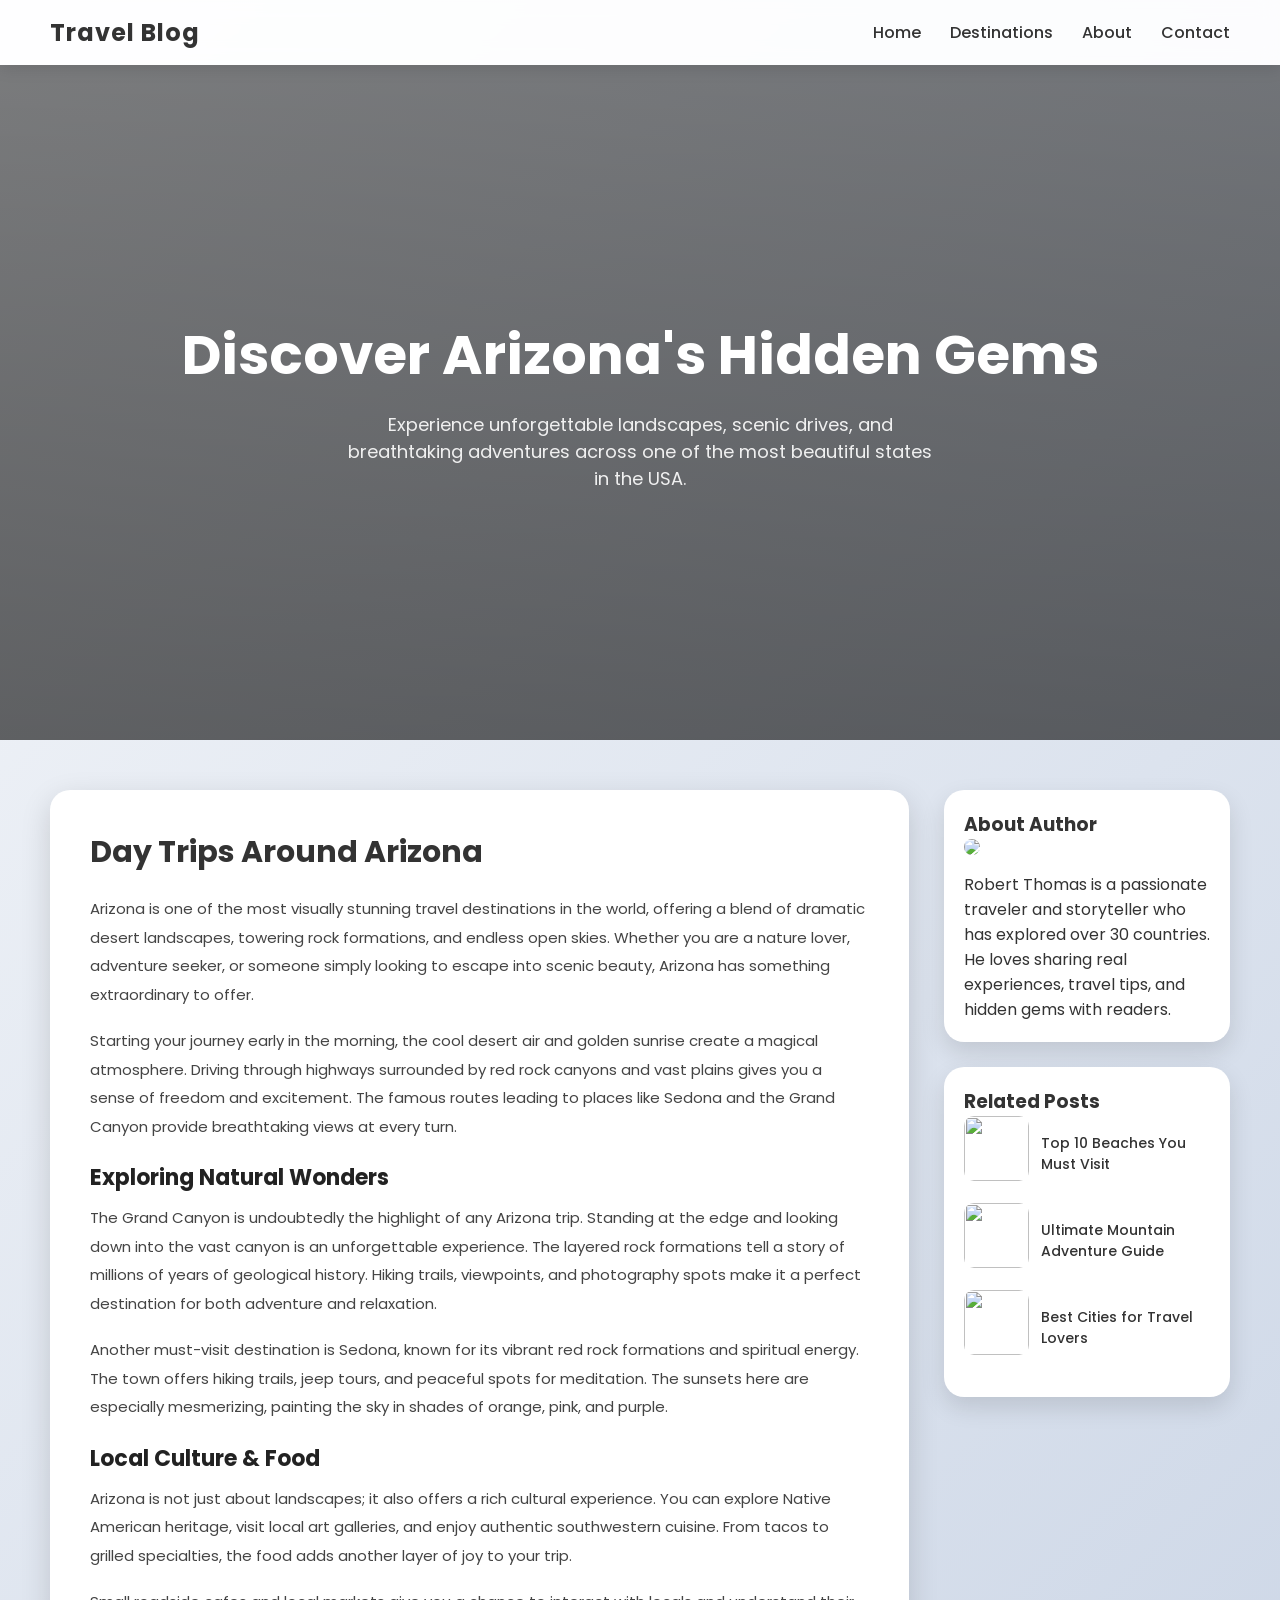
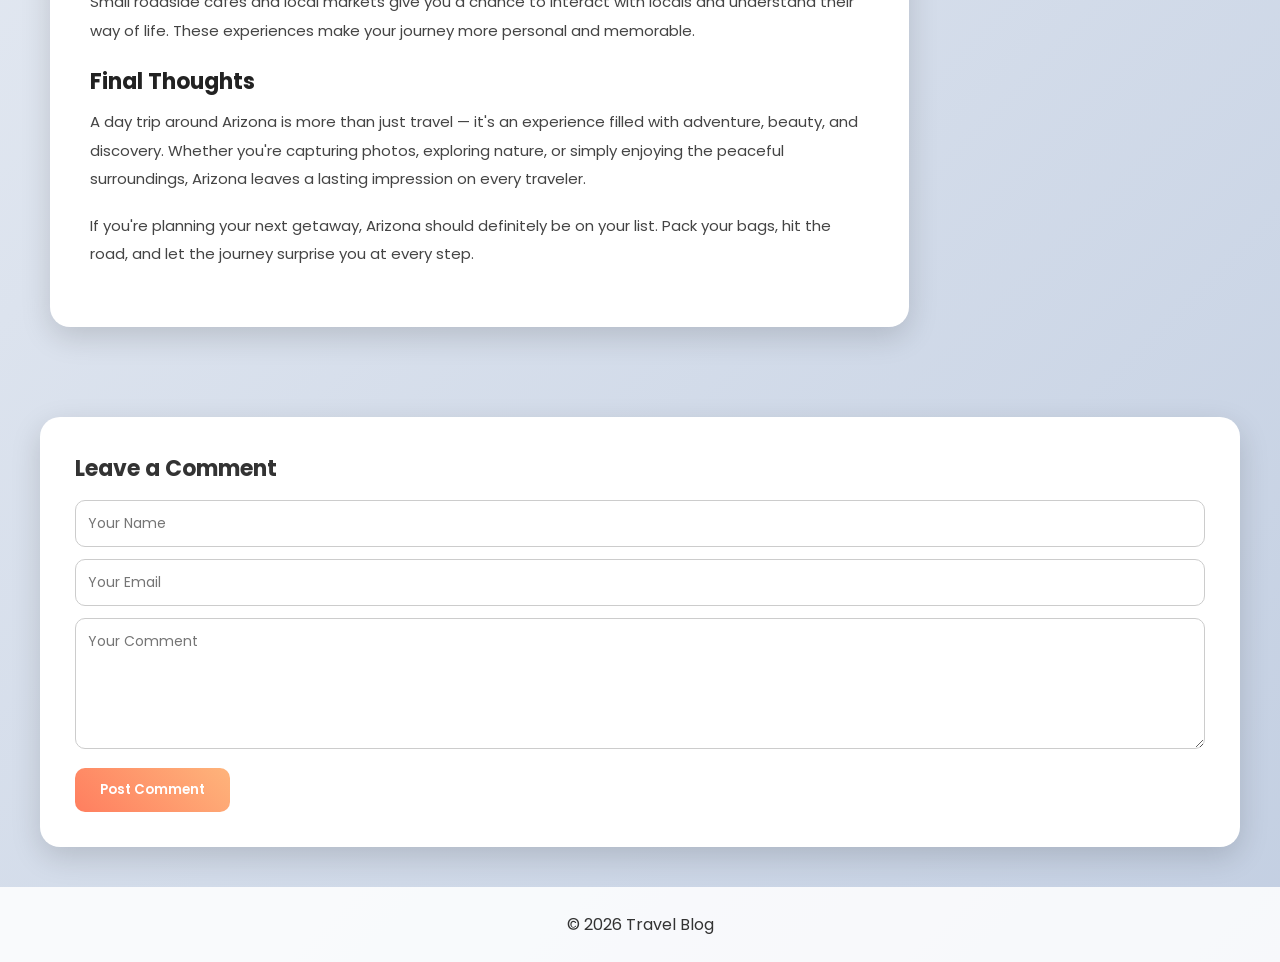
==== exp1.html @ 1d218c39 "Added travel blog exp1.html" ====
<!DOCTYPE html>
<html lang="en">
<head>
<meta charset="UTF-8">
<meta name="viewport" content="width=device-width, initial-scale=1.0">
<title>Travel Blog</title>
<link href="https://fonts.googleapis.com/css2?family=Poppins:wght@300;400;600;700&display=swap" rel="stylesheet">
<style>
*{margin:0;padding:0;box-sizing:border-box;font-family:'Poppins', sans-serif;}
body{background:linear-gradient(135deg,#f5f7fa,#c3cfe2);color:#333;}
header{background:#ffffffdd;backdrop-filter:blur(10px);padding:15px 50px;display:flex;justify-content:space-between;align-items:center;position:sticky;top:0;z-index:100;box-shadow:0 4px 15px rgba(0,0,0,0.1);}
header h1{font-size:24px;font-weight:700;letter-spacing:1px;}
nav a{margin-left:25px;text-decoration:none;color:#333;font-weight:500;transition:0.3s;}
nav a:hover{color:#ff7e5f;}

.hero{height:75vh;background:linear-gradient(rgba(0,0,0,0.5),rgba(0,0,0,0.6)),url('https://images.unsplash.com/photo-1501785888041-af3ef285b470') center/cover no-repeat;display:flex;flex-direction:column;align-items:center;justify-content:center;color:#fff;text-align:center;}
.hero h2{font-size:55px;font-weight:700;margin-bottom:15px;}
.hero p{font-size:18px;max-width:600px;opacity:0.9;}

.container{display:grid;grid-template-columns:3fr 1fr;gap:35px;padding:50px;}
.article{background:#fff;padding:40px;border-radius:20px;box-shadow:0 10px 30px rgba(0,0,0,0.15);}
.article h2{font-size:30px;margin-bottom:20px;}
.article p{line-height:1.9;margin-bottom:18px;font-size:15px;color:#444;}
.article h3{margin:20px 0 10px;font-size:22px;color:#222;}

.sidebar{display:flex;flex-direction:column;gap:25px;}
.card{background:#fff;padding:20px;border-radius:20px;box-shadow:0 10px 25px rgba(0,0,0,0.12);transition:0.3s;}
.card:hover{transform:translateY(-5px);}
.card img{width:100%;border-radius:12px;margin-bottom:10px;}
.related-post{display:flex;gap:12px;margin-bottom:12px;align-items:center;}
.related-post img{width:65px;height:65px;border-radius:10px;object-fit:cover;}
.related-post p{font-size:14px;font-weight:500;}

.comments{margin:40px;background:#fff;padding:35px;border-radius:20px;box-shadow:0 10px 30px rgba(0,0,0,0.15);}
.comments h3{margin-bottom:15px;font-size:22px;}
.comments input,.comments textarea{width:100%;padding:12px;margin-bottom:12px;border-radius:10px;border:1px solid #ccc;font-size:14px;}
.comments button{padding:12px 25px;border:none;background:linear-gradient(45deg,#ff7e5f,#feb47b);color:#fff;border-radius:10px;cursor:pointer;font-weight:600;transition:0.3s;}
.comments button:hover{transform:scale(1.05);}

footer{text-align:center;padding:25px;margin-top:20px;background:#ffffffdd;}

@media(max-width:900px){.container{grid-template-columns:1fr;padding:20px;} .hero h2{font-size:35px;}}
</style>
</head>
<body>

<header>
<h1>Travel Blog</h1>
<nav>
<a href="#">Home</a>
<a href="#">Destinations</a>
<a href="#">About</a>
<a href="#">Contact</a>
</nav>
</header>

<section class="hero">
<h2>Discover Arizona's Hidden Gems</h2>
<p>Experience unforgettable landscapes, scenic drives, and breathtaking adventures across one of the most beautiful states in the USA.</p>
</section>

<div class="container">
<div class="article">
<h2>Day Trips Around Arizona</h2>

<p>Arizona is one of the most visually stunning travel destinations in the world, offering a blend of dramatic desert landscapes, towering rock formations, and endless open skies. Whether you are a nature lover, adventure seeker, or someone simply looking to escape into scenic beauty, Arizona has something extraordinary to offer.</p>

<p>Starting your journey early in the morning, the cool desert air and golden sunrise create a magical atmosphere. Driving through highways surrounded by red rock canyons and vast plains gives you a sense of freedom and excitement. The famous routes leading to places like Sedona and the Grand Canyon provide breathtaking views at every turn.</p>

<h3>Exploring Natural Wonders</h3>
<p>The Grand Canyon is undoubtedly the highlight of any Arizona trip. Standing at the edge and looking down into the vast canyon is an unforgettable experience. The layered rock formations tell a story of millions of years of geological history. Hiking trails, viewpoints, and photography spots make it a perfect destination for both adventure and relaxation.</p>

<p>Another must-visit destination is Sedona, known for its vibrant red rock formations and spiritual energy. The town offers hiking trails, jeep tours, and peaceful spots for meditation. The sunsets here are especially mesmerizing, painting the sky in shades of orange, pink, and purple.</p>

<h3>Local Culture & Food</h3>
<p>Arizona is not just about landscapes; it also offers a rich cultural experience. You can explore Native American heritage, visit local art galleries, and enjoy authentic southwestern cuisine. From tacos to grilled specialties, the food adds another layer of joy to your trip.</p>

<p>Small roadside cafes and local markets give you a chance to interact with locals and understand their way of life. These experiences make your journey more personal and memorable.</p>

<h3>Final Thoughts</h3>
<p>A day trip around Arizona is more than just travel — it's an experience filled with adventure, beauty, and discovery. Whether you're capturing photos, exploring nature, or simply enjoying the peaceful surroundings, Arizona leaves a lasting impression on every traveler.</p>

<p>If you're planning your next getaway, Arizona should definitely be on your list. Pack your bags, hit the road, and let the journey surprise you at every step.</p>
</div>

<div class="sidebar">
<div class="card">
<h3>About Author</h3>
<img src="https://images.unsplash.com/photo-1500648767791-00dcc994a43e">
<p>Robert Thomas is a passionate traveler and storyteller who has explored over 30 countries. He loves sharing real experiences, travel tips, and hidden gems with readers.</p>
</div>

<div class="card">
<h3>Related Posts</h3>
<div class="related-post">
<img src="https://images.unsplash.com/photo-1507525428034-b723cf961d3e">
<p>Top 10 Beaches You Must Visit</p>
</div>
<div class="related-post">
<img src="https://images.unsplash.com/photo-1467269204594-9661b134dd2b">
<p>Ultimate Mountain Adventure Guide</p>
</div>
<div class="related-post">
<img src="https://images.unsplash.com/photo-1491553895911-0055eca6402d">
<p>Best Cities for Travel Lovers</p>
</div>
</div>
</div>
</div>

<div class="comments">
<h3>Leave a Comment</h3>
<input type="text" placeholder="Your Name">
<input type="email" placeholder="Your Email">
<textarea rows="5" placeholder="Your Comment"></textarea>
<button onclick="addComment()">Post Comment</button>
<div id="commentList"></div>
</div>

<footer>
<p>© 2026 Travel Blog </p>
</footer>

<script>
function addComment(){
 let name=document.querySelector('input[type="text"]').value;
 let comment=document.querySelector('textarea').value;
 if(name && comment){
  let div=document.createElement('div');
  div.style.marginTop='10px';
  div.innerHTML='<b>'+name+':</b> '+comment;
  document.getElementById('commentList').appendChild(div);
 }
}
</script>

</body>
</html>
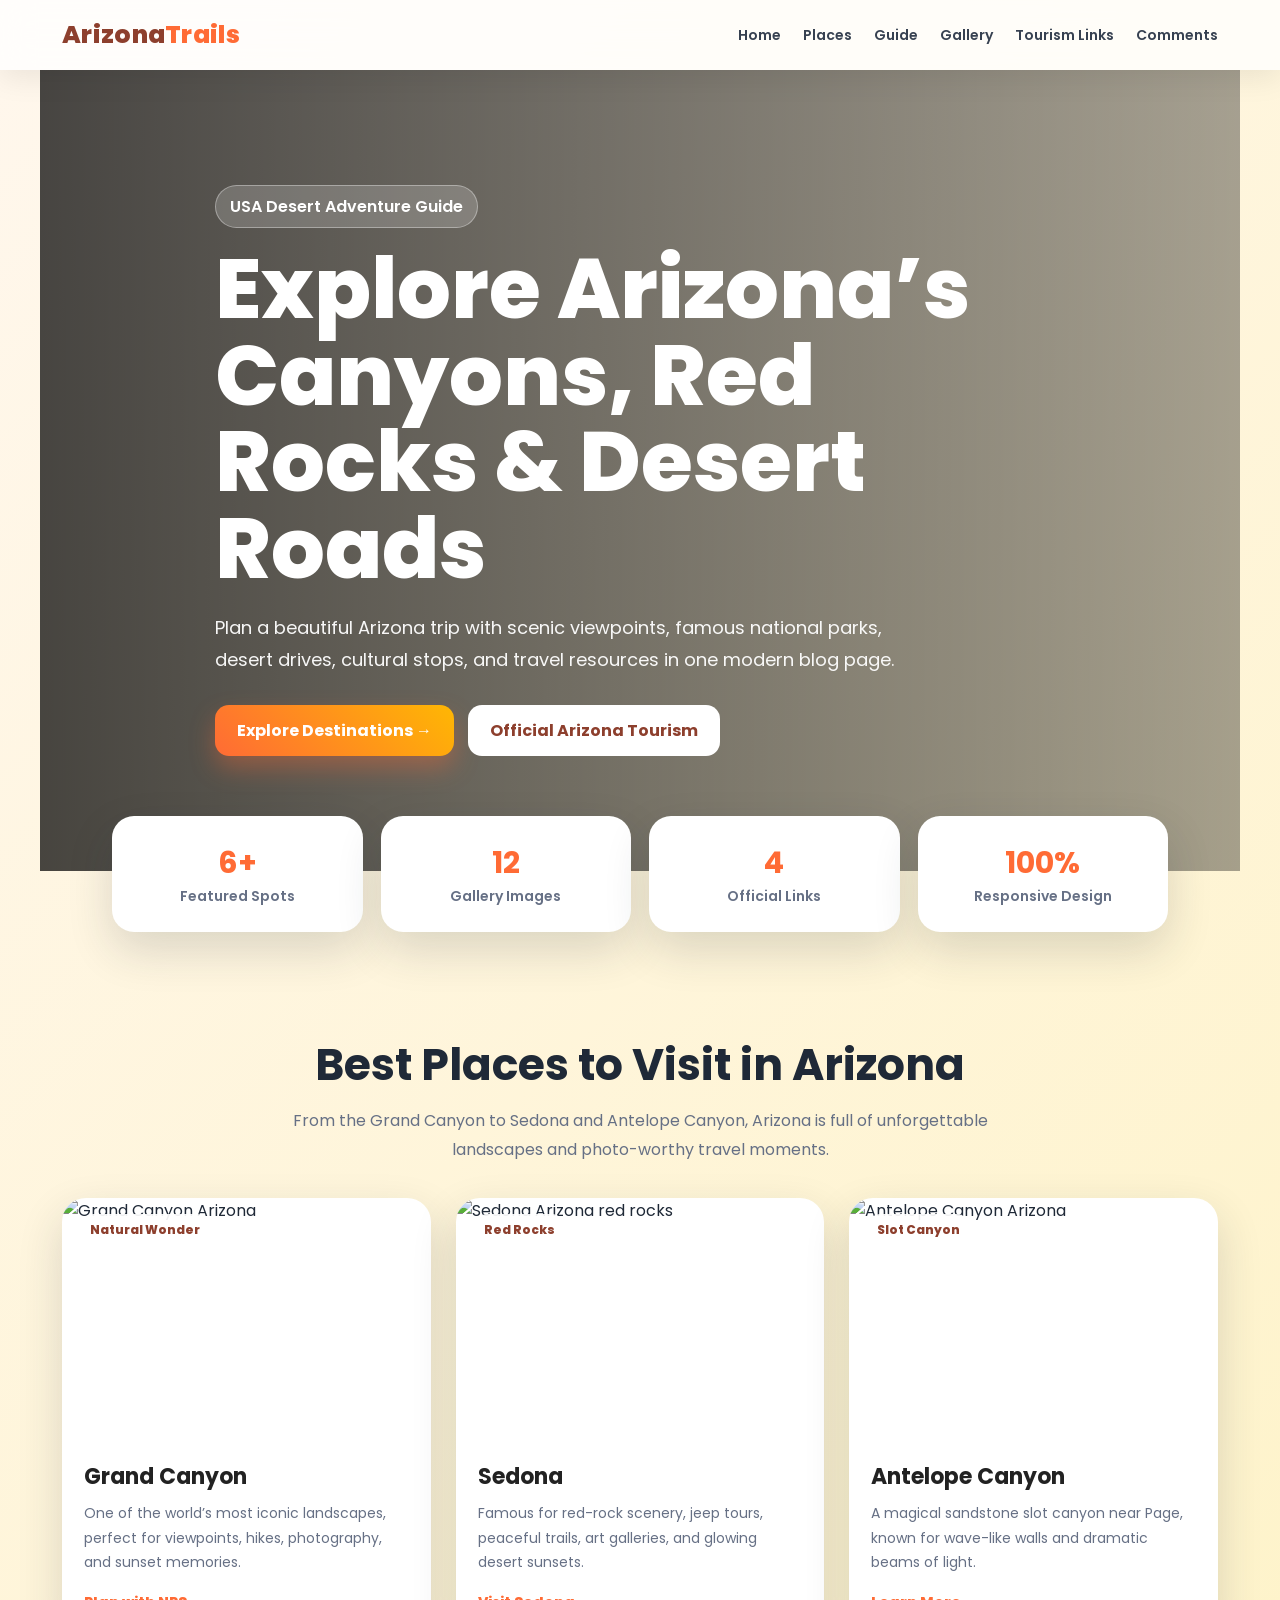
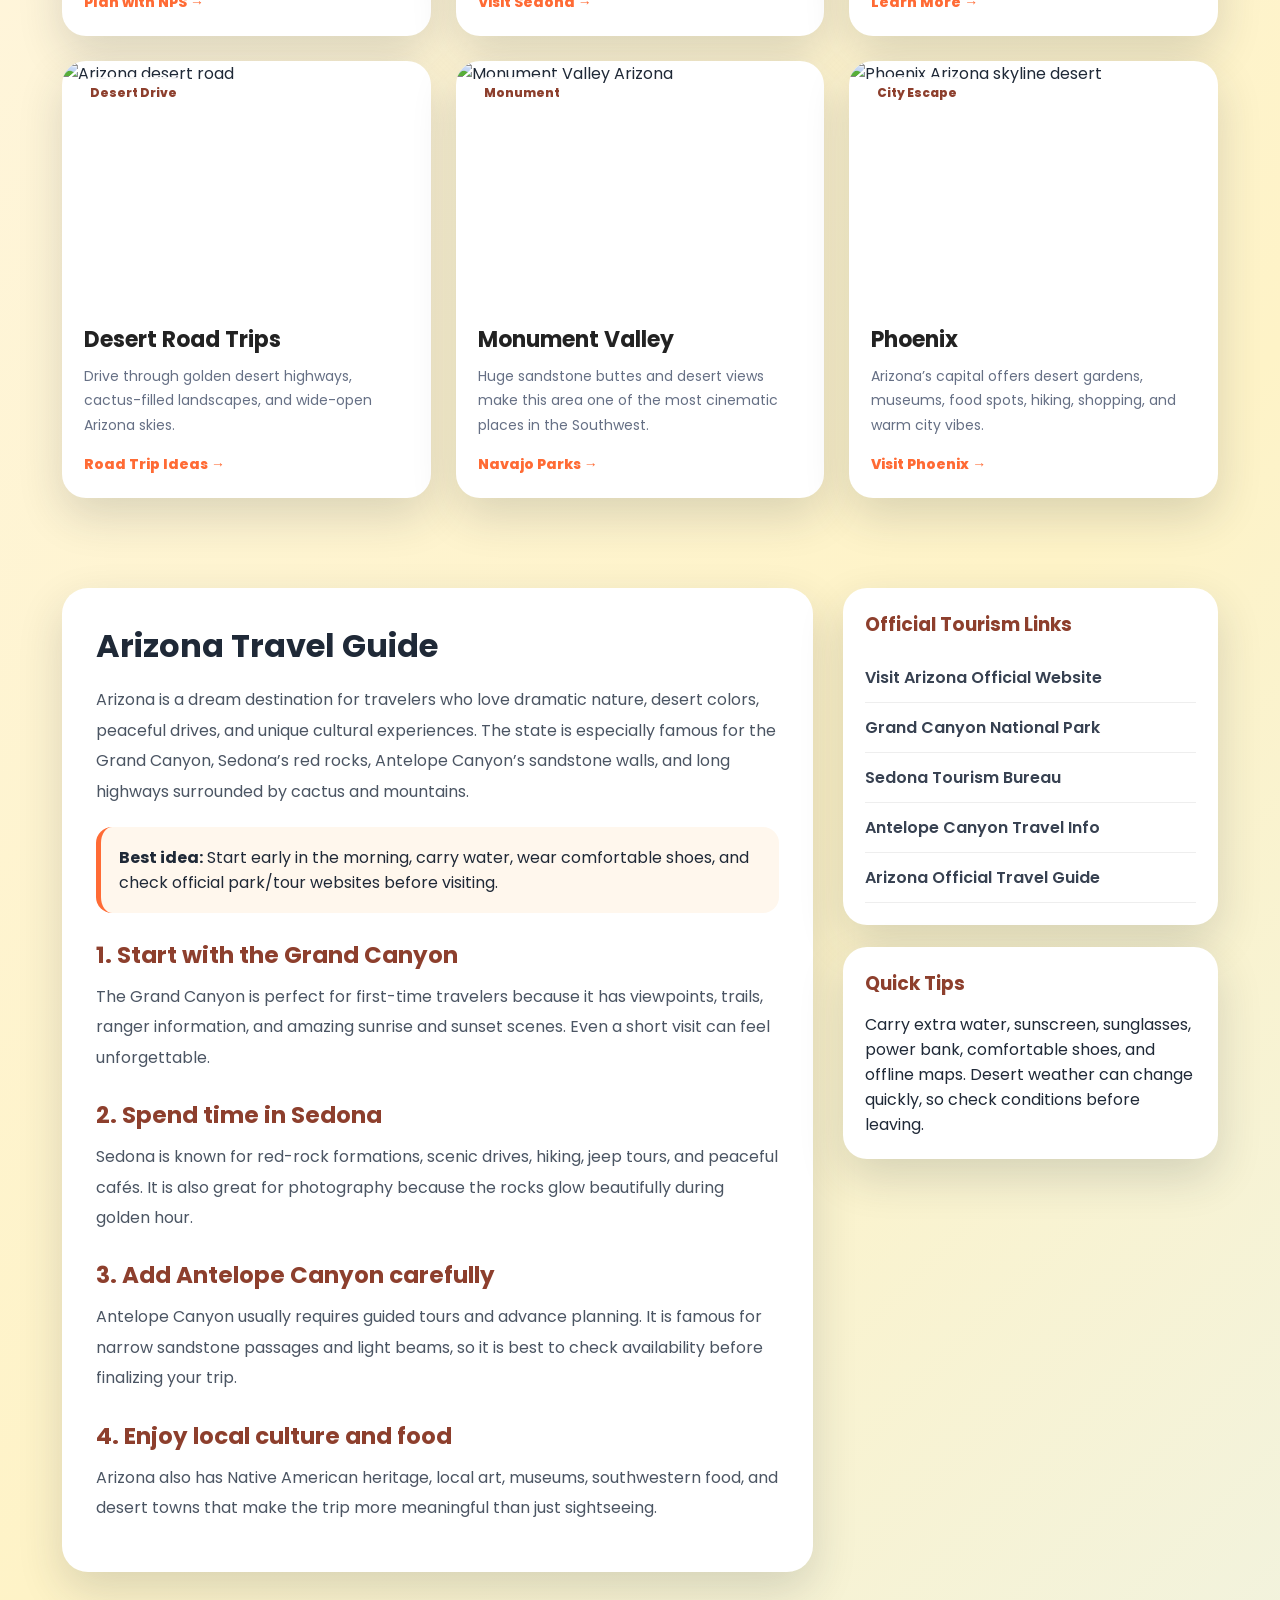
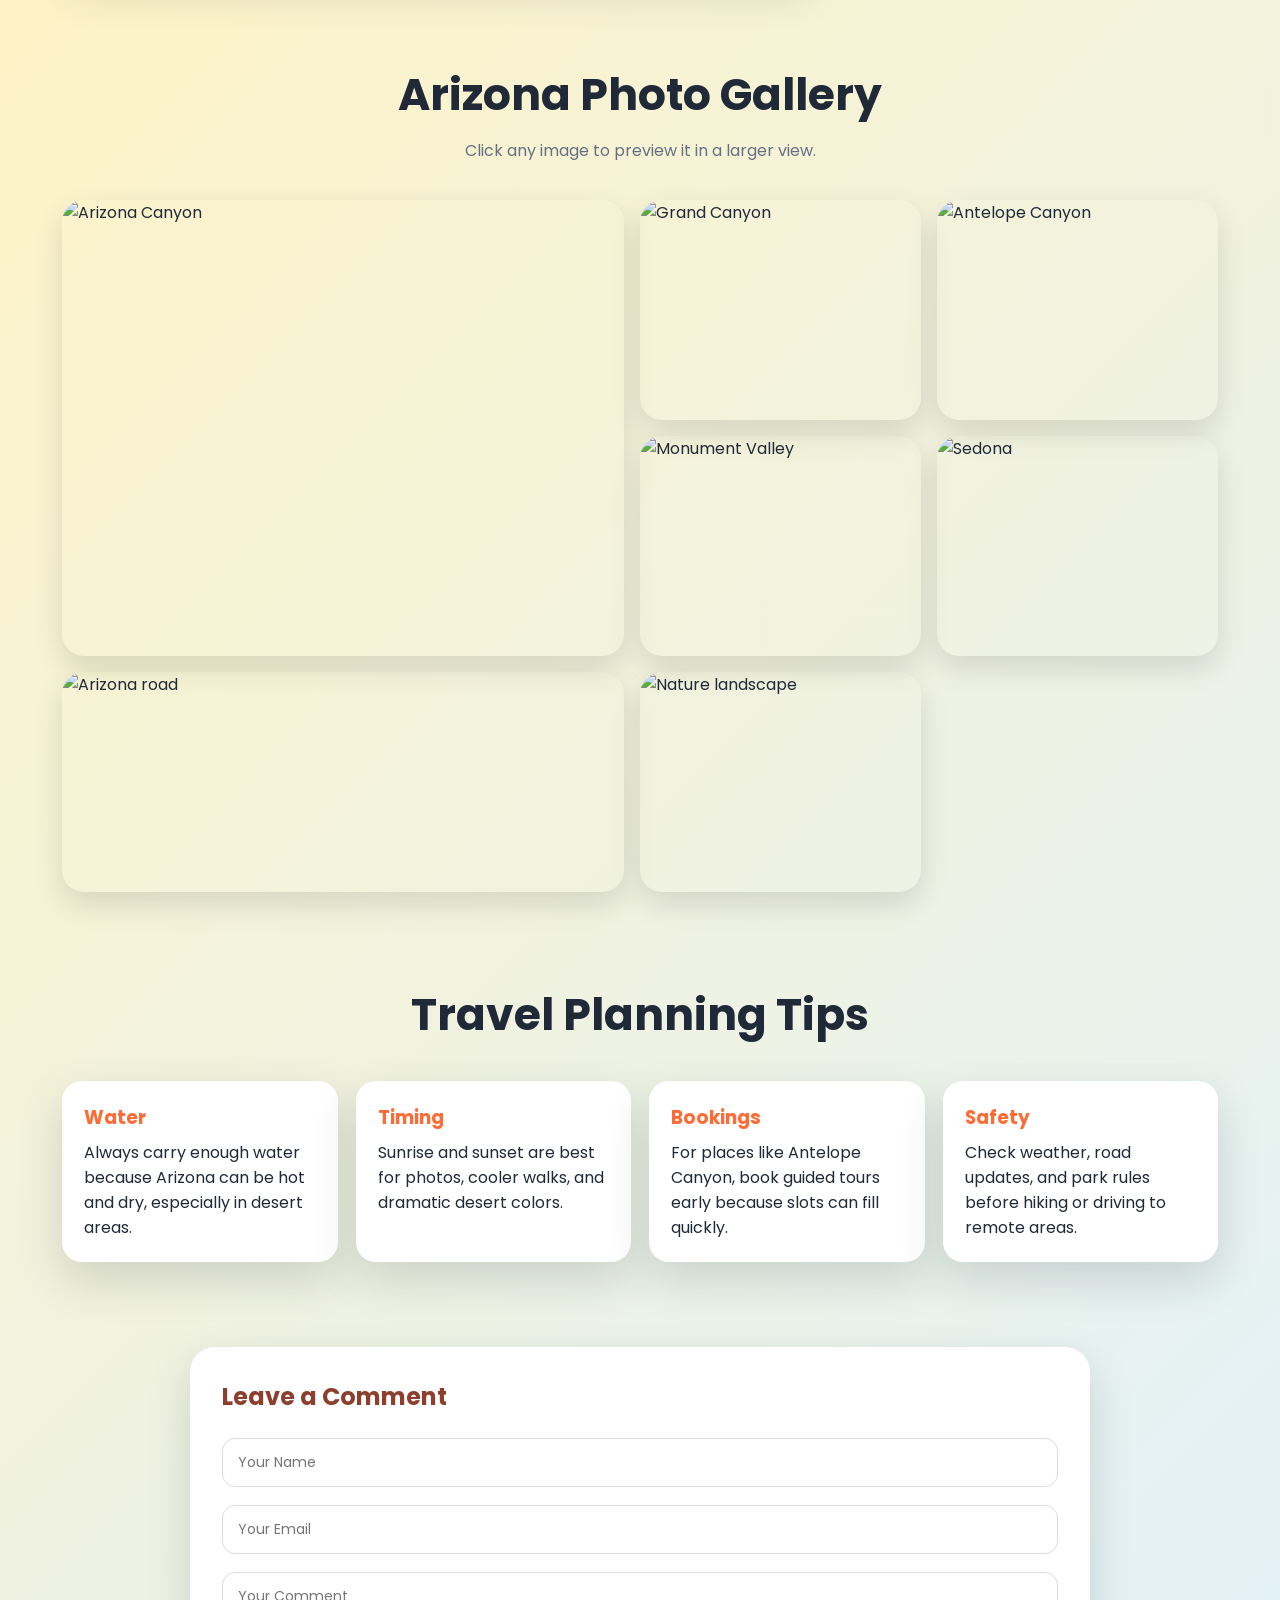
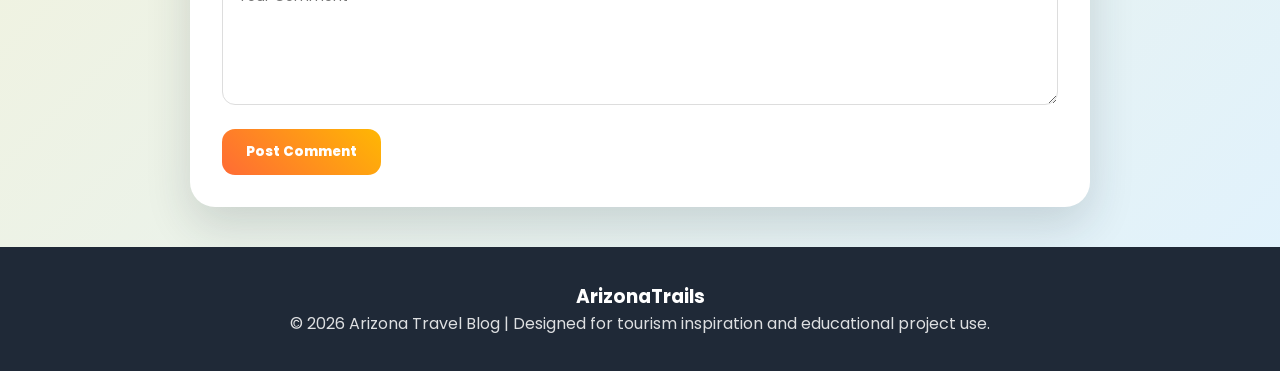
==== commit def973a8: "advanc_exp1.html" ====
--- a/exp1.html
+++ b/exp1.html
@@ -1,138 +1,284 @@
 <!DOCTYPE html>
 <html lang="en">
 <head>
-<meta charset="UTF-8">
-<meta name="viewport" content="width=device-width, initial-scale=1.0">
-<title>Travel Blog</title>
-<link href="https://fonts.googleapis.com/css2?family=Poppins:wght@300;400;600;700&display=swap" rel="stylesheet">
+<meta charset="UTF-8" />
+<meta name="viewport" content="width=device-width, initial-scale=1.0" />
+<title>Explore Arizona | Advanced Travel Blog</title>
+<link href="https://fonts.googleapis.com/css2?family=Poppins:wght@300;400;500;600;700;800&display=swap" rel="stylesheet">
 <style>
-*{margin:0;padding:0;box-sizing:border-box;font-family:'Poppins', sans-serif;}
-body{background:linear-gradient(135deg,#f5f7fa,#c3cfe2);color:#333;}
-header{background:#ffffffdd;backdrop-filter:blur(10px);padding:15px 50px;display:flex;justify-content:space-between;align-items:center;position:sticky;top:0;z-index:100;box-shadow:0 4px 15px rgba(0,0,0,0.1);}
-header h1{font-size:24px;font-weight:700;letter-spacing:1px;}
-nav a{margin-left:25px;text-decoration:none;color:#333;font-weight:500;transition:0.3s;}
-nav a:hover{color:#ff7e5f;}
-
-.hero{height:75vh;background:linear-gradient(rgba(0,0,0,0.5),rgba(0,0,0,0.6)),url('https://images.unsplash.com/photo-1501785888041-af3ef285b470') center/cover no-repeat;display:flex;flex-direction:column;align-items:center;justify-content:center;color:#fff;text-align:center;}
-.hero h2{font-size:55px;font-weight:700;margin-bottom:15px;}
-.hero p{font-size:18px;max-width:600px;opacity:0.9;}
-
-.container{display:grid;grid-template-columns:3fr 1fr;gap:35px;padding:50px;}
-.article{background:#fff;padding:40px;border-radius:20px;box-shadow:0 10px 30px rgba(0,0,0,0.15);}
-.article h2{font-size:30px;margin-bottom:20px;}
-.article p{line-height:1.9;margin-bottom:18px;font-size:15px;color:#444;}
-.article h3{margin:20px 0 10px;font-size:22px;color:#222;}
-
-.sidebar{display:flex;flex-direction:column;gap:25px;}
-.card{background:#fff;padding:20px;border-radius:20px;box-shadow:0 10px 25px rgba(0,0,0,0.12);transition:0.3s;}
-.card:hover{transform:translateY(-5px);}
-.card img{width:100%;border-radius:12px;margin-bottom:10px;}
-.related-post{display:flex;gap:12px;margin-bottom:12px;align-items:center;}
-.related-post img{width:65px;height:65px;border-radius:10px;object-fit:cover;}
-.related-post p{font-size:14px;font-weight:500;}
-
-.comments{margin:40px;background:#fff;padding:35px;border-radius:20px;box-shadow:0 10px 30px rgba(0,0,0,0.15);}
-.comments h3{margin-bottom:15px;font-size:22px;}
-.comments input,.comments textarea{width:100%;padding:12px;margin-bottom:12px;border-radius:10px;border:1px solid #ccc;font-size:14px;}
-.comments button{padding:12px 25px;border:none;background:linear-gradient(45deg,#ff7e5f,#feb47b);color:#fff;border-radius:10px;cursor:pointer;font-weight:600;transition:0.3s;}
-.comments button:hover{transform:scale(1.05);}
-
-footer{text-align:center;padding:25px;margin-top:20px;background:#ffffffdd;}
-
-@media(max-width:900px){.container{grid-template-columns:1fr;padding:20px;} .hero h2{font-size:35px;}}
+:root{
+  --primary:#ff6b35;
+  --secondary:#8d3f2d;
+  --dark:#1f2937;
+  --light:#fff8f2;
+  --muted:#667085;
+  --glass:rgba(255,255,255,.78);
+  --shadow:0 18px 45px rgba(31,41,55,.16);
+}
+*{margin:0;padding:0;box-sizing:border-box;font-family:'Poppins',sans-serif;scroll-behavior:smooth;}
+body{background:linear-gradient(135deg,#fff7ed,#fef3c7,#e0f2fe);color:var(--dark);}
+a{text-decoration:none;color:inherit;}
+img{max-width:100%;display:block;}
+header{position:sticky;top:0;z-index:999;background:var(--glass);backdrop-filter:blur(16px);box-shadow:0 8px 30px rgba(0,0,0,.08);}
+.navbar{max-width:1200px;margin:auto;padding:16px 22px;display:flex;align-items:center;justify-content:space-between;gap:18px;}
+.logo{font-size:25px;font-weight:800;color:var(--secondary);letter-spacing:.3px;}
+.logo span{color:var(--primary);}
+nav{display:flex;gap:22px;align-items:center;}
+nav a{font-size:14px;font-weight:600;color:#374151;position:relative;}
+nav a::after{content:"";position:absolute;left:0;bottom:-6px;width:0;height:2px;background:var(--primary);transition:.3s;}
+nav a:hover::after{width:100%;}
+.menu-btn{display:none;border:0;background:var(--primary);color:white;padding:9px 13px;border-radius:10px;font-weight:700;}
+.hero{min-height:86vh;background:linear-gradient(90deg,rgba(0,0,0,.72),rgba(0,0,0,.35)),url('https://images.unsplash.com/photo-1474044159687-1ee9f3a51722?auto=format&fit=crop&w=1600&q=80') center/cover no-repeat;display:flex;align-items:center;}
+.hero-content{max-width:1200px;margin:auto;padding:70px 22px;color:white;}
+.badge{display:inline-block;background:rgba(255,255,255,.18);border:1px solid rgba(255,255,255,.35);padding:8px 14px;border-radius:999px;margin-bottom:18px;font-weight:600;}
+.hero h1{font-size:clamp(42px,7vw,84px);line-height:1.03;font-weight:800;max-width:850px;}
+.hero p{font-size:18px;max-width:680px;margin:20px 0 28px;line-height:1.8;opacity:.95;}
+.btn-group{display:flex;gap:14px;flex-wrap:wrap;}
+.btn{padding:13px 22px;border-radius:14px;font-weight:700;transition:.3s;display:inline-flex;align-items:center;gap:9px;}
+.btn-primary{background:linear-gradient(45deg,#ff6b35,#ffb703);color:white;box-shadow:0 12px 25px rgba(255,107,53,.35);}
+.btn-light{background:white;color:var(--secondary);}
+.btn:hover{transform:translateY(-3px);}
+.stats{max-width:1100px;margin:-55px auto 55px;padding:0 22px;display:grid;grid-template-columns:repeat(4,1fr);gap:18px;position:relative;z-index:5;}
+.stat{background:white;border-radius:22px;padding:25px;text-align:center;box-shadow:var(--shadow);}
+.stat h3{font-size:30px;color:var(--primary);}
+.stat p{color:var(--muted);font-size:14px;font-weight:600;}
+section{max-width:1200px;margin:auto;padding:45px 22px;}
+.section-title{text-align:center;margin-bottom:34px;}
+.section-title h2{font-size:clamp(28px,4vw,44px);color:#1f2937;}
+.section-title p{color:var(--muted);max-width:720px;margin:10px auto 0;line-height:1.8;}
+.grid{display:grid;grid-template-columns:repeat(3,1fr);gap:25px;}
+.destination-card{background:white;border-radius:24px;overflow:hidden;box-shadow:var(--shadow);transition:.35s;position:relative;}
+.destination-card:hover{transform:translateY(-8px);}
+.destination-card img{height:240px;width:100%;object-fit:cover;}
+.card-body{padding:22px;}
+.card-body h3{font-size:22px;margin-bottom:8px;color:#222;}
+.card-body p{color:var(--muted);line-height:1.75;font-size:14px;margin-bottom:14px;}
+.card-link{color:var(--primary);font-weight:800;font-size:14px;}
+.tag{position:absolute;top:16px;left:16px;background:rgba(255,255,255,.92);padding:7px 12px;border-radius:999px;font-size:12px;font-weight:800;color:var(--secondary);}
+.article-layout{display:grid;grid-template-columns:2fr 1fr;gap:30px;align-items:start;}
+.article{background:white;border-radius:26px;padding:34px;box-shadow:var(--shadow);}
+.article h2{font-size:32px;margin-bottom:15px;}
+.article h3{margin:25px 0 10px;font-size:23px;color:var(--secondary);}
+.article p{line-height:1.9;color:#4b5563;margin-bottom:15px;}
+.info-box{background:#fff7ed;border-left:5px solid var(--primary);padding:18px;border-radius:16px;margin:20px 0;}
+.sidebar{display:flex;flex-direction:column;gap:22px;}
+.side-card{background:white;border-radius:24px;padding:22px;box-shadow:var(--shadow);}
+.side-card h3{margin-bottom:14px;color:var(--secondary);}
+.link-list a{display:block;padding:12px 0;border-bottom:1px solid #eee;color:#374151;font-weight:600;}
+.link-list a:hover{color:var(--primary);}
+.gallery{display:grid;grid-template-columns:2fr 1fr 1fr;grid-auto-rows:220px;gap:16px;}
+.gallery img{width:100%;height:100%;object-fit:cover;border-radius:22px;box-shadow:0 12px 30px rgba(0,0,0,.12);transition:.3s;cursor:pointer;}
+.gallery img:hover{transform:scale(1.03);}
+.gallery img:first-child{grid-row:span 2;}
+.tips{display:grid;grid-template-columns:repeat(4,1fr);gap:18px;}
+.tip{background:white;border-radius:20px;padding:22px;box-shadow:var(--shadow);}
+.tip h3{color:var(--primary);margin-bottom:8px;}
+.comments{max-width:900px;margin:40px auto;background:white;padding:32px;border-radius:25px;box-shadow:var(--shadow);}
+.comments h3{margin-bottom:15px;font-size:24px;color:var(--secondary);}
+.comments input,.comments textarea{width:100%;padding:13px 15px;margin:9px 0;border:1px solid #ddd;border-radius:13px;font-size:14px;outline:none;}
+.comments input:focus,.comments textarea:focus{border-color:var(--primary);box-shadow:0 0 0 4px rgba(255,107,53,.1);}
+.comments button{border:0;background:linear-gradient(45deg,#ff6b35,#ffb703);color:white;padding:13px 24px;border-radius:13px;font-weight:800;cursor:pointer;margin-top:8px;}
+.comment-item{background:#fff7ed;margin-top:14px;padding:13px;border-radius:13px;border-left:4px solid var(--primary);}
+footer{background:#1f2937;color:white;text-align:center;padding:35px 20px;margin-top:35px;}
+footer p{opacity:.85;}
+.back-top{position:fixed;right:22px;bottom:22px;background:var(--primary);color:white;border:0;border-radius:50%;width:46px;height:46px;font-size:20px;box-shadow:0 12px 25px rgba(0,0,0,.25);cursor:pointer;display:none;}
+.lightbox{position:fixed;inset:0;background:rgba(0,0,0,.82);display:none;align-items:center;justify-content:center;z-index:2000;padding:20px;}
+.lightbox img{max-width:92%;max-height:85vh;border-radius:20px;}
+.lightbox span{position:absolute;top:25px;right:35px;color:white;font-size:38px;cursor:pointer;}
+@media(max-width:950px){
+  .grid,.article-layout,.tips{grid-template-columns:1fr 1fr;}
+  .stats{grid-template-columns:1fr 1fr;margin-top:-35px;}
+  .gallery{grid-template-columns:1fr 1fr;}
+}
+@media(max-width:700px){
+  nav{display:none;position:absolute;left:0;right:0;top:64px;background:white;flex-direction:column;padding:20px;box-shadow:0 14px 30px rgba(0,0,0,.1);}
+  nav.active{display:flex;}
+  .menu-btn{display:block;}
+  .grid,.article-layout,.tips,.stats{grid-template-columns:1fr;}
+  .gallery{grid-template-columns:1fr;grid-auto-rows:230px;}
+  .gallery img:first-child{grid-row:span 1;}
+}
 </style>
 </head>
 <body>
-
 <header>
-<h1>Travel Blog</h1>
-<nav>
-<a href="#">Home</a>
-<a href="#">Destinations</a>
-<a href="#">About</a>
-<a href="#">Contact</a>
-</nav>
+  <div class="navbar">
+    <a class="logo" href="#home">Arizona<span>Trails</span></a>
+    <button class="menu-btn" onclick="toggleMenu()">Menu</button>
+    <nav id="navMenu">
+      <a href="#home">Home</a>
+      <a href="#places">Places</a>
+      <a href="#guide">Guide</a>
+      <a href="#gallery">Gallery</a>
+      <a href="#links">Tourism Links</a>
+      <a href="#comments">Comments</a>
+    </nav>
+  </div>
 </header>
 
-<section class="hero">
-<h2>Discover Arizona's Hidden Gems</h2>
-<p>Experience unforgettable landscapes, scenic drives, and breathtaking adventures across one of the most beautiful states in the USA.</p>
-</section>
-
-<div class="container">
-<div class="article">
-<h2>Day Trips Around Arizona</h2>
-
-<p>Arizona is one of the most visually stunning travel destinations in the world, offering a blend of dramatic desert landscapes, towering rock formations, and endless open skies. Whether you are a nature lover, adventure seeker, or someone simply looking to escape into scenic beauty, Arizona has something extraordinary to offer.</p>
-
-<p>Starting your journey early in the morning, the cool desert air and golden sunrise create a magical atmosphere. Driving through highways surrounded by red rock canyons and vast plains gives you a sense of freedom and excitement. The famous routes leading to places like Sedona and the Grand Canyon provide breathtaking views at every turn.</p>
-
-<h3>Exploring Natural Wonders</h3>
-<p>The Grand Canyon is undoubtedly the highlight of any Arizona trip. Standing at the edge and looking down into the vast canyon is an unforgettable experience. The layered rock formations tell a story of millions of years of geological history. Hiking trails, viewpoints, and photography spots make it a perfect destination for both adventure and relaxation.</p>
-
-<p>Another must-visit destination is Sedona, known for its vibrant red rock formations and spiritual energy. The town offers hiking trails, jeep tours, and peaceful spots for meditation. The sunsets here are especially mesmerizing, painting the sky in shades of orange, pink, and purple.</p>
-
-<h3>Local Culture & Food</h3>
-<p>Arizona is not just about landscapes; it also offers a rich cultural experience. You can explore Native American heritage, visit local art galleries, and enjoy authentic southwestern cuisine. From tacos to grilled specialties, the food adds another layer of joy to your trip.</p>
-
-<p>Small roadside cafes and local markets give you a chance to interact with locals and understand their way of life. These experiences make your journey more personal and memorable.</p>
-
-<h3>Final Thoughts</h3>
-<p>A day trip around Arizona is more than just travel — it's an experience filled with adventure, beauty, and discovery. Whether you're capturing photos, exploring nature, or simply enjoying the peaceful surroundings, Arizona leaves a lasting impression on every traveler.</p>
-
-<p>If you're planning your next getaway, Arizona should definitely be on your list. Pack your bags, hit the road, and let the journey surprise you at every step.</p>
+<section class="hero" id="home">
+  <div class="hero-content">
+    <span class="badge">USA Desert Adventure Guide</span>
+    <h1>Explore Arizona’s Canyons, Red Rocks & Desert Roads</h1>
+    <p>Plan a beautiful Arizona trip with scenic viewpoints, famous national parks, desert drives, cultural stops, and travel resources in one modern blog page.</p>
+    <div class="btn-group">
+      <a class="btn btn-primary" href="#places">Explore Destinations →</a>
+      <a class="btn btn-light" href="https://www.visitarizona.com/" target="_blank">Official Arizona Tourism</a>
+    </div>
+  </div>
+</section>
+
+<div class="stats">
+  <div class="stat"><h3>6+</h3><p>Featured Spots</p></div>
+  <div class="stat"><h3>12</h3><p>Gallery Images</p></div>
+  <div class="stat"><h3>4</h3><p>Official Links</p></div>
+  <div class="stat"><h3>100%</h3><p>Responsive Design</p></div>
 </div>
 
-<div class="sidebar">
-<div class="card">
-<h3>About Author</h3>
-<img src="https://images.unsplash.com/photo-1500648767791-00dcc994a43e">
-<p>Robert Thomas is a passionate traveler and storyteller who has explored over 30 countries. He loves sharing real experiences, travel tips, and hidden gems with readers.</p>
+<section id="places">
+  <div class="section-title">
+    <h2>Best Places to Visit in Arizona</h2>
+    <p>From the Grand Canyon to Sedona and Antelope Canyon, Arizona is full of unforgettable landscapes and photo-worthy travel moments.</p>
+  </div>
+  <div class="grid">
+    <div class="destination-card">
+      <span class="tag">Natural Wonder</span>
+      <img src="https://images.unsplash.com/photo-1509316785289-025f5b846b35?auto=format&fit=crop&w=900&q=80" alt="Grand Canyon Arizona">
+      <div class="card-body"><h3>Grand Canyon</h3><p>One of the world’s most iconic landscapes, perfect for viewpoints, hikes, photography, and sunset memories.</p><a class="card-link" href="https://www.nps.gov/grca/planyourvisit/index.htm" target="_blank">Plan with NPS →</a></div>
+    </div>
+    <div class="destination-card">
+      <span class="tag">Red Rocks</span>
+      <img src="https://images.unsplash.com/photo-1615486511484-92e172cc4fe0?auto=format&fit=crop&w=900&q=80" alt="Sedona Arizona red rocks">
+      <div class="card-body"><h3>Sedona</h3><p>Famous for red-rock scenery, jeep tours, peaceful trails, art galleries, and glowing desert sunsets.</p><a class="card-link" href="https://visitsedona.com/" target="_blank">Visit Sedona →</a></div>
+    </div>
+    <div class="destination-card">
+      <span class="tag">Slot Canyon</span>
+      <img src="https://images.unsplash.com/photo-1561883088-039e53143d73?auto=format&fit=crop&w=900&q=80" alt="Antelope Canyon Arizona">
+      <div class="card-body"><h3>Antelope Canyon</h3><p>A magical sandstone slot canyon near Page, known for wave-like walls and dramatic beams of light.</p><a class="card-link" href="https://www.visitarizona.com/places/parks-monuments/antelope-canyon" target="_blank">Learn More →</a></div>
+    </div>
+    <div class="destination-card">
+      <span class="tag">Desert Drive</span>
+      <img src="https://images.unsplash.com/photo-1500530855697-b586d89ba3ee?auto=format&fit=crop&w=900&q=80" alt="Arizona desert road">
+      <div class="card-body"><h3>Desert Road Trips</h3><p>Drive through golden desert highways, cactus-filled landscapes, and wide-open Arizona skies.</p><a class="card-link" href="https://www.visitarizona.com/plan/road-trips" target="_blank">Road Trip Ideas →</a></div>
+    </div>
+    <div class="destination-card">
+      <span class="tag">Monument</span>
+      <img src="https://images.unsplash.com/photo-1535979863199-3c77338429a0?auto=format&fit=crop&w=900&q=80" alt="Monument Valley Arizona">
+      <div class="card-body"><h3>Monument Valley</h3><p>Huge sandstone buttes and desert views make this area one of the most cinematic places in the Southwest.</p><a class="card-link" href="https://navajonationparks.org/navajo-tribal-parks/monument-valley/" target="_blank">Navajo Parks →</a></div>
+    </div>
+    <div class="destination-card">
+      <span class="tag">City Escape</span>
+      <img src="https://images.unsplash.com/photo-1612036782180-6f0822045d54?auto=format&fit=crop&w=900&q=80" alt="Phoenix Arizona skyline desert">
+      <div class="card-body"><h3>Phoenix</h3><p>Arizona’s capital offers desert gardens, museums, food spots, hiking, shopping, and warm city vibes.</p><a class="card-link" href="https://www.visitphoenix.com/" target="_blank">Visit Phoenix →</a></div>
+    </div>
+  </div>
+</section>
+
+<section id="guide">
+  <div class="article-layout">
+    <article class="article">
+      <h2>Arizona Travel Guide</h2>
+      <p>Arizona is a dream destination for travelers who love dramatic nature, desert colors, peaceful drives, and unique cultural experiences. The state is especially famous for the Grand Canyon, Sedona’s red rocks, Antelope Canyon’s sandstone walls, and long highways surrounded by cactus and mountains.</p>
+      <div class="info-box"><strong>Best idea:</strong> Start early in the morning, carry water, wear comfortable shoes, and check official park/tour websites before visiting.</div>
+      <h3>1. Start with the Grand Canyon</h3>
+      <p>The Grand Canyon is perfect for first-time travelers because it has viewpoints, trails, ranger information, and amazing sunrise and sunset scenes. Even a short visit can feel unforgettable.</p>
+      <h3>2. Spend time in Sedona</h3>
+      <p>Sedona is known for red-rock formations, scenic drives, hiking, jeep tours, and peaceful cafés. It is also great for photography because the rocks glow beautifully during golden hour.</p>
+      <h3>3. Add Antelope Canyon carefully</h3>
+      <p>Antelope Canyon usually requires guided tours and advance planning. It is famous for narrow sandstone passages and light beams, so it is best to check availability before finalizing your trip.</p>
+      <h3>4. Enjoy local culture and food</h3>
+      <p>Arizona also has Native American heritage, local art, museums, southwestern food, and desert towns that make the trip more meaningful than just sightseeing.</p>
+    </article>
+    <aside class="sidebar" id="links">
+      <div class="side-card">
+        <h3>Official Tourism Links</h3>
+        <div class="link-list">
+          <a href="https://www.visitarizona.com/" target="_blank">Visit Arizona Official Website</a>
+          <a href="https://www.nps.gov/grca/planyourvisit/index.htm" target="_blank">Grand Canyon National Park</a>
+          <a href="https://visitsedona.com/" target="_blank">Sedona Tourism Bureau</a>
+          <a href="https://www.visitarizona.com/places/parks-monuments/antelope-canyon" target="_blank">Antelope Canyon Travel Info</a>
+          <a href="https://www.visitarizona.com/plan/travel-guide" target="_blank">Arizona Official Travel Guide</a>
+        </div>
+      </div>
+      <div class="side-card">
+        <h3>Quick Tips</h3>
+        <p>Carry extra water, sunscreen, sunglasses, power bank, comfortable shoes, and offline maps. Desert weather can change quickly, so check conditions before leaving.</p>
+      </div>
+    </aside>
+  </div>
+</section>
+
+<section id="gallery">
+  <div class="section-title">
+    <h2>Arizona Photo Gallery</h2>
+    <p>Click any image to preview it in a larger view.</p>
+  </div>
+  <div class="gallery">
+    <img onclick="openLightbox(this.src)" src="https://images.unsplash.com/photo-1474044159687-1ee9f3a51722?auto=format&fit=crop&w=1200&q=80" alt="Arizona Canyon">
+    <img onclick="openLightbox(this.src)" src="https://images.unsplash.com/photo-1509316785289-025f5b846b35?auto=format&fit=crop&w=900&q=80" alt="Grand Canyon">
+    <img onclick="openLightbox(this.src)" src="https://images.unsplash.com/photo-1561883088-039e53143d73?auto=format&fit=crop&w=900&q=80" alt="Antelope Canyon">
+    <img onclick="openLightbox(this.src)" src="https://images.unsplash.com/photo-1535979863199-3c77338429a0?auto=format&fit=crop&w=900&q=80" alt="Monument Valley">
+    <img onclick="openLightbox(this.src)" src="https://images.unsplash.com/photo-1615486511484-92e172cc4fe0?auto=format&fit=crop&w=900&q=80" alt="Sedona">
+    <img onclick="openLightbox(this.src)" src="https://images.unsplash.com/photo-1500530855697-b586d89ba3ee?auto=format&fit=crop&w=900&q=80" alt="Arizona road">
+    <img onclick="openLightbox(this.src)" src="https://images.unsplash.com/photo-1493246507139-91e8fad9978e?auto=format&fit=crop&w=900&q=80" alt="Nature landscape">
+  </div>
+</section>
+
+<section>
+  <div class="section-title">
+    <h2>Travel Planning Tips</h2>
+  </div>
+  <div class="tips">
+    <div class="tip"><h3>Water</h3><p>Always carry enough water because Arizona can be hot and dry, especially in desert areas.</p></div>
+    <div class="tip"><h3>Timing</h3><p>Sunrise and sunset are best for photos, cooler walks, and dramatic desert colors.</p></div>
+    <div class="tip"><h3>Bookings</h3><p>For places like Antelope Canyon, book guided tours early because slots can fill quickly.</p></div>
+    <div class="tip"><h3>Safety</h3><p>Check weather, road updates, and park rules before hiking or driving to remote areas.</p></div>
+  </div>
+</section>
+
+<div class="comments" id="comments">
+  <h3>Leave a Comment</h3>
+  <input type="text" id="name" placeholder="Your Name">
+  <input type="email" id="email" placeholder="Your Email">
+  <textarea rows="5" id="comment" placeholder="Your Comment"></textarea>
+  <button onclick="addComment()">Post Comment</button>
+  <div id="commentList"></div>
 </div>
 
-<div class="card">
-<h3>Related Posts</h3>
-<div class="related-post">
-<img src="https://images.unsplash.com/photo-1507525428034-b723cf961d3e">
-<p>Top 10 Beaches You Must Visit</p>
-</div>
-<div class="related-post">
-<img src="https://images.unsplash.com/photo-1467269204594-9661b134dd2b">
-<p>Ultimate Mountain Adventure Guide</p>
-</div>
-<div class="related-post">
-<img src="https://images.unsplash.com/photo-1491553895911-0055eca6402d">
-<p>Best Cities for Travel Lovers</p>
-</div>
-</div>
-</div>
-</div>
-
-<div class="comments">
-<h3>Leave a Comment</h3>
-<input type="text" placeholder="Your Name">
-<input type="email" placeholder="Your Email">
-<textarea rows="5" placeholder="Your Comment"></textarea>
-<button onclick="addComment()">Post Comment</button>
-<div id="commentList"></div>
-</div>
+<div class="lightbox" id="lightbox"><span onclick="closeLightbox()">&times;</span><img id="lightboxImg" src="" alt="Preview"></div>
+<button class="back-top" id="backTop" onclick="window.scrollTo({top:0,behavior:'smooth'})">↑</button>
 
 <footer>
-<p>© 2026 Travel Blog </p>
+  <h3>ArizonaTrails</h3>
+  <p>© 2026 Arizona Travel Blog | Designed for tourism inspiration and educational project use.</p>
 </footer>
 
 <script>
+function toggleMenu(){document.getElementById('navMenu').classList.toggle('active');}
 function addComment(){
- let name=document.querySelector('input[type="text"]').value;
- let comment=document.querySelector('textarea').value;
- if(name && comment){
-  let div=document.createElement('div');
-  div.style.marginTop='10px';
-  div.innerHTML='<b>'+name+':</b> '+comment;
-  document.getElementById('commentList').appendChild(div);
- }
-}
+  const name=document.getElementById('name').value.trim();
+  const comment=document.getElementById('comment').value.trim();
+  if(name && comment){
+    const div=document.createElement('div');
+    div.className='comment-item';
+    div.innerHTML='<strong>'+escapeHTML(name)+':</strong> '+escapeHTML(comment);
+    document.getElementById('commentList').appendChild(div);
+    document.getElementById('name').value='';
+    document.getElementById('email').value='';
+    document.getElementById('comment').value='';
+  }else{
+    alert('Please enter your name and comment.');
+  }
+}
+function escapeHTML(text){return text.replace(/[&<>'"]/g,function(ch){return {'&':'&amp;','<':'&lt;','>':'&gt;',"'":'&#039;','"':'&quot;'}[ch];});}
+function openLightbox(src){
+  document.getElementById('lightboxImg').src=src;
+  document.getElementById('lightbox').style.display='flex';
+}
+function closeLightbox(){document.getElementById('lightbox').style.display='none';}
+window.addEventListener('scroll',function(){
+  document.getElementById('backTop').style.display=window.scrollY>500?'block':'none';
+});
 </script>
-
 </body>
-</html>+</html>
